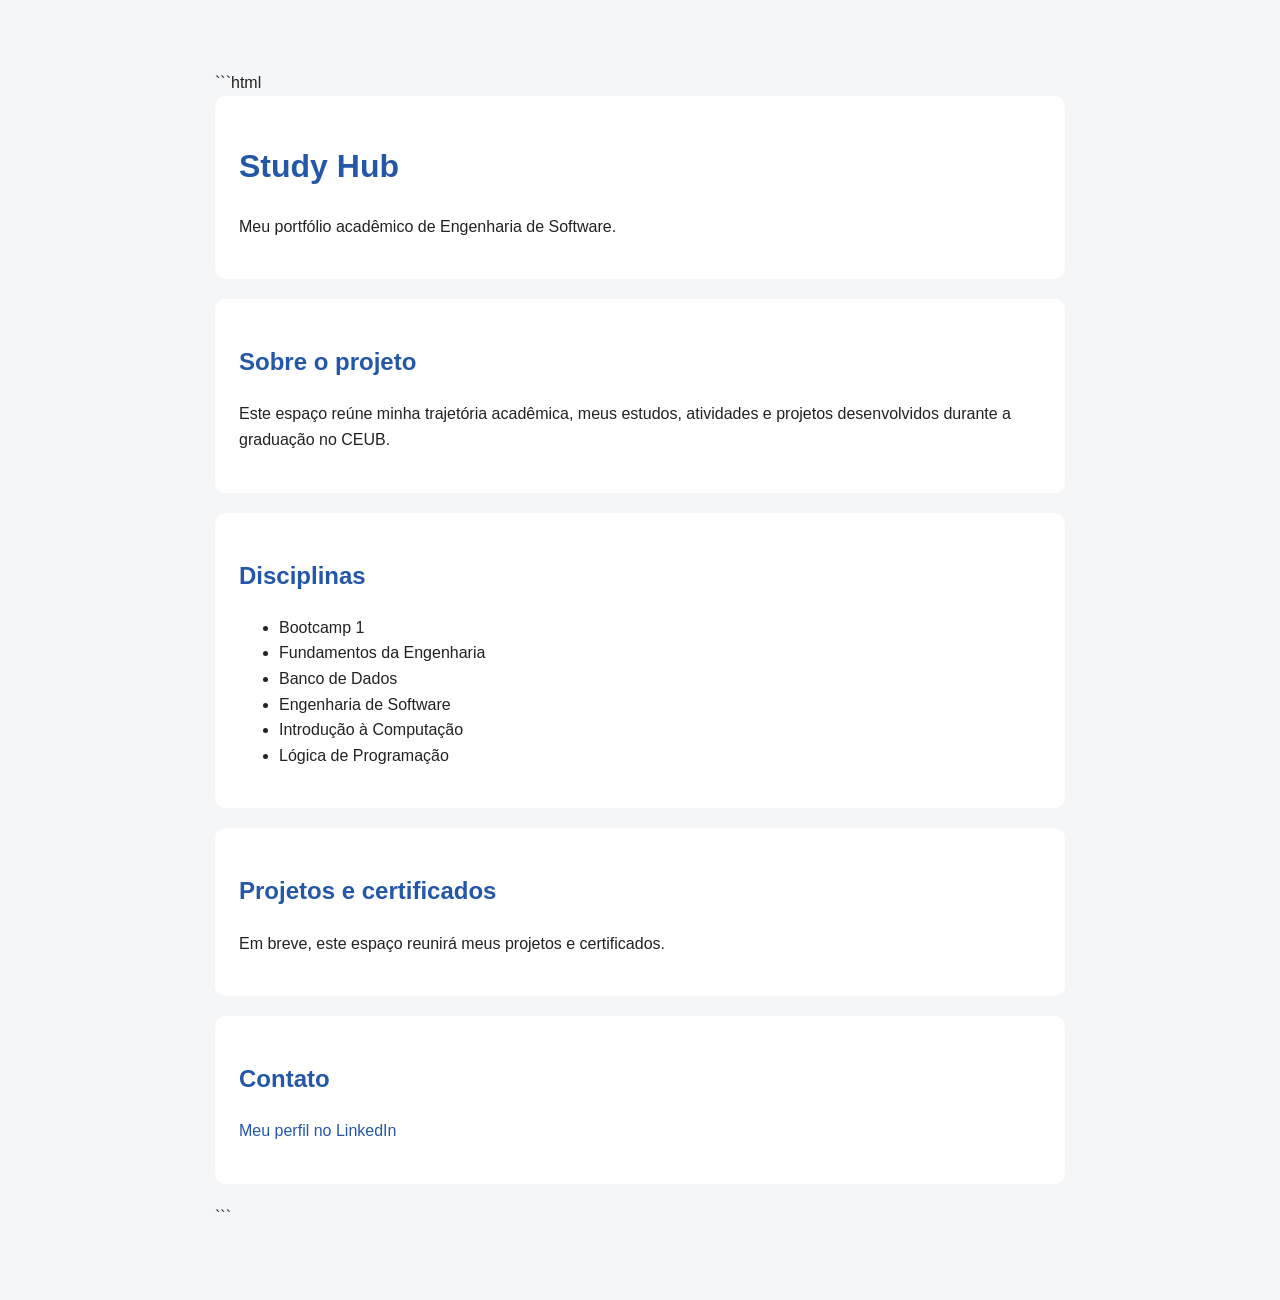
==== index.html @ 6becec64 "Add contact section with LinkedIn link" ====
```html
<!DOCTYPE html>
<html lang="pt-BR">
<head>
    <meta charset="UTF-8">
    <meta name="viewport" content="width=device-width, initial-scale=1.0">
    <title>Study Hub | Engenharia de Software</title>
    <style>
        body {
            font-family: Arial, sans-serif;
            max-width: 850px;
            margin: 50px auto;
            padding: 20px;
            line-height: 1.6;
            color: #222;
            background-color: #f4f6f8;
        }

        header, section {
            background: white;
            padding: 24px;
            margin-bottom: 20px;
            border-radius: 10px;
        }

        h1, h2 {
            color: #2457a7;
        }

        a {
            color: #2457a7;
            text-decoration: none;
        }

        a:hover {
            text-decoration: underline;
        }
    </style>
</head>
<body>
    <header>
        <h1>Study Hub</h1>
        <p>Meu portfólio acadêmico de Engenharia de Software.</p>
    </header>

    <section>
        <h2>Sobre o projeto</h2>
        <p>
            Este espaço reúne minha trajetória acadêmica, meus estudos,
            atividades e projetos desenvolvidos durante a graduação no CEUB.
        </p>
    </section>

    <section>
        <h2>Disciplinas</h2>
        <ul>
            <li>Bootcamp 1</li>
            <li>Fundamentos da Engenharia</li>
            <li>Banco de Dados</li>
            <li>Engenharia de Software</li>
            <li>Introdução à Computação</li>
            <li>Lógica de Programação</li>
        </ul>
    </section>

    <section>
        <h2>Projetos e certificados</h2>
        <p>Em breve, este espaço reunirá meus projetos e certificados.</p>
    </section>

    <section>
        <h2>Contato</h2>
        <p>
            <a href="https://www.linkedin.com/in/pedro-sobreira-fernandes-silva-22a821444/"
               target="_blank"
               rel="noopener noreferrer">
                Meu perfil no LinkedIn
            </a>
        </p>
    </section>
</body>
</html>
```
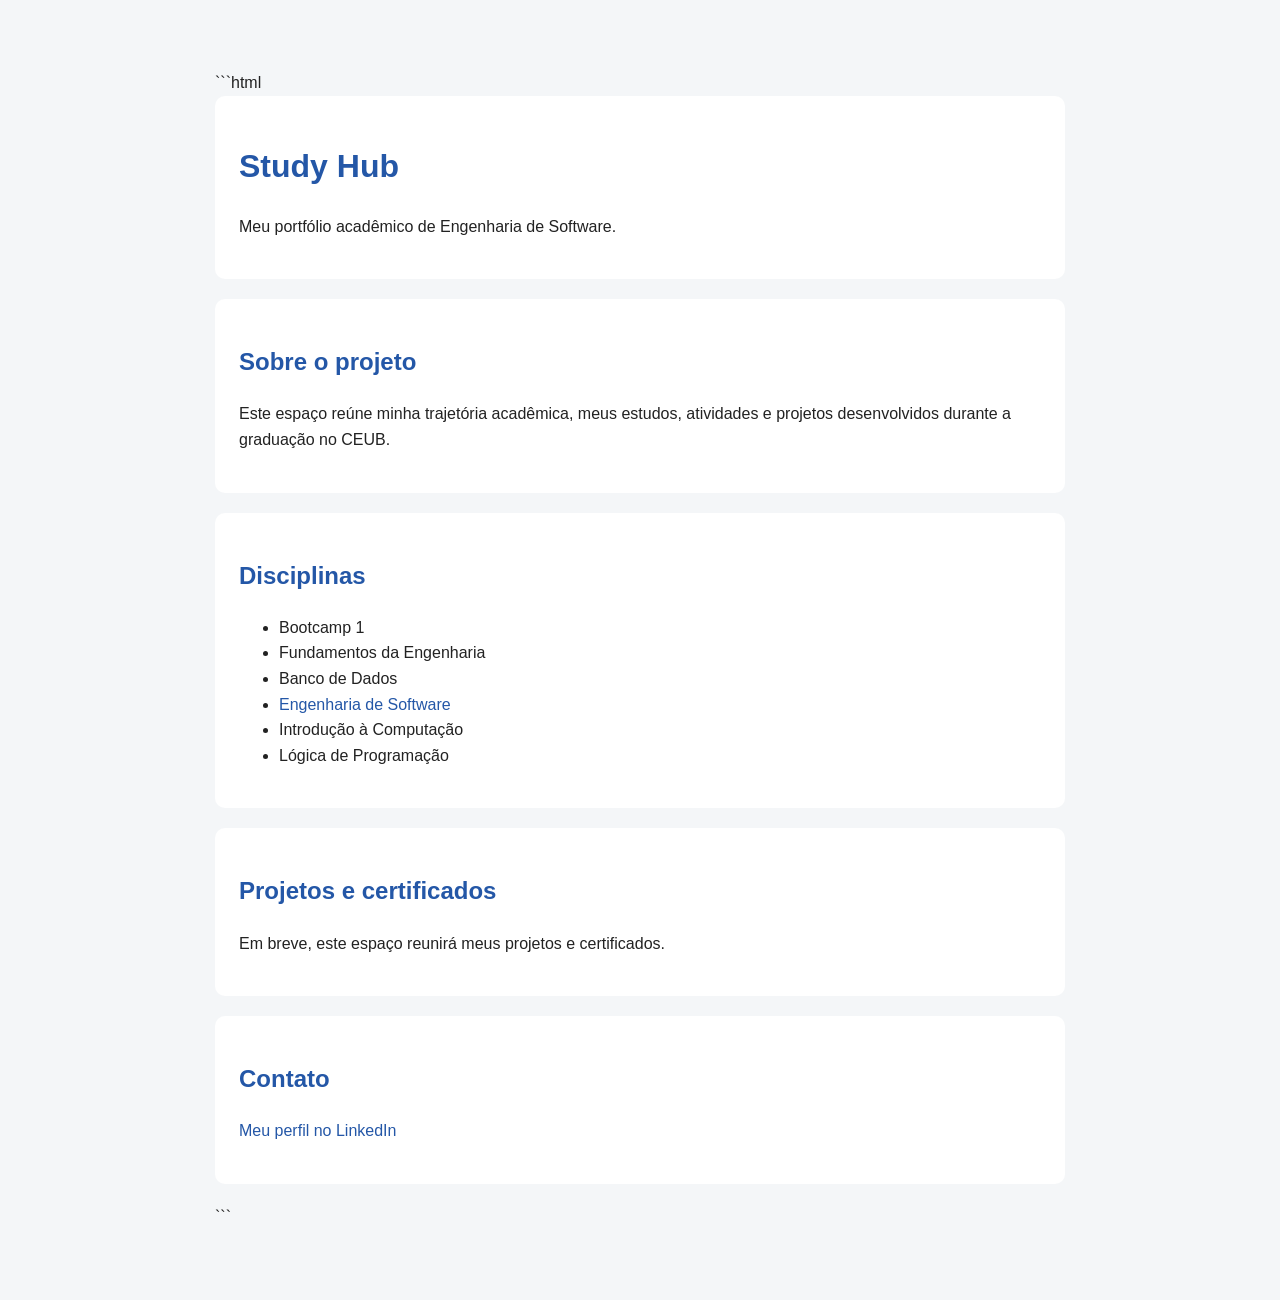
==== commit 30802991: "Add link to Engenharia de Software in disciplinas section" ====
--- a/index.html
+++ b/index.html
@@ -51,17 +51,22 @@
         </p>
     </section>
 
-    <section>
-        <h2>Disciplinas</h2>
-        <ul>
-            <li>Bootcamp 1</li>
-            <li>Fundamentos da Engenharia</li>
-            <li>Banco de Dados</li>
-            <li>Engenharia de Software</li>
-            <li>Introdução à Computação</li>
-            <li>Lógica de Programação</li>
-        </ul>
-    </section>
+<section>
+    <h2>Disciplinas</h2>
+    <ul>
+        <li>Bootcamp 1</li>
+        <li>Fundamentos da Engenharia</li>
+        <li>Banco de Dados</li>
+        <li>
+            <a href="engenharia-software.html">
+                Engenharia de Software
+            </a>
+        </li>
+        <li>Introdução à Computação</li>
+        <li>Lógica de Programação</li>
+    </ul>
+</section>
+
 
     <section>
         <h2>Projetos e certificados</h2>
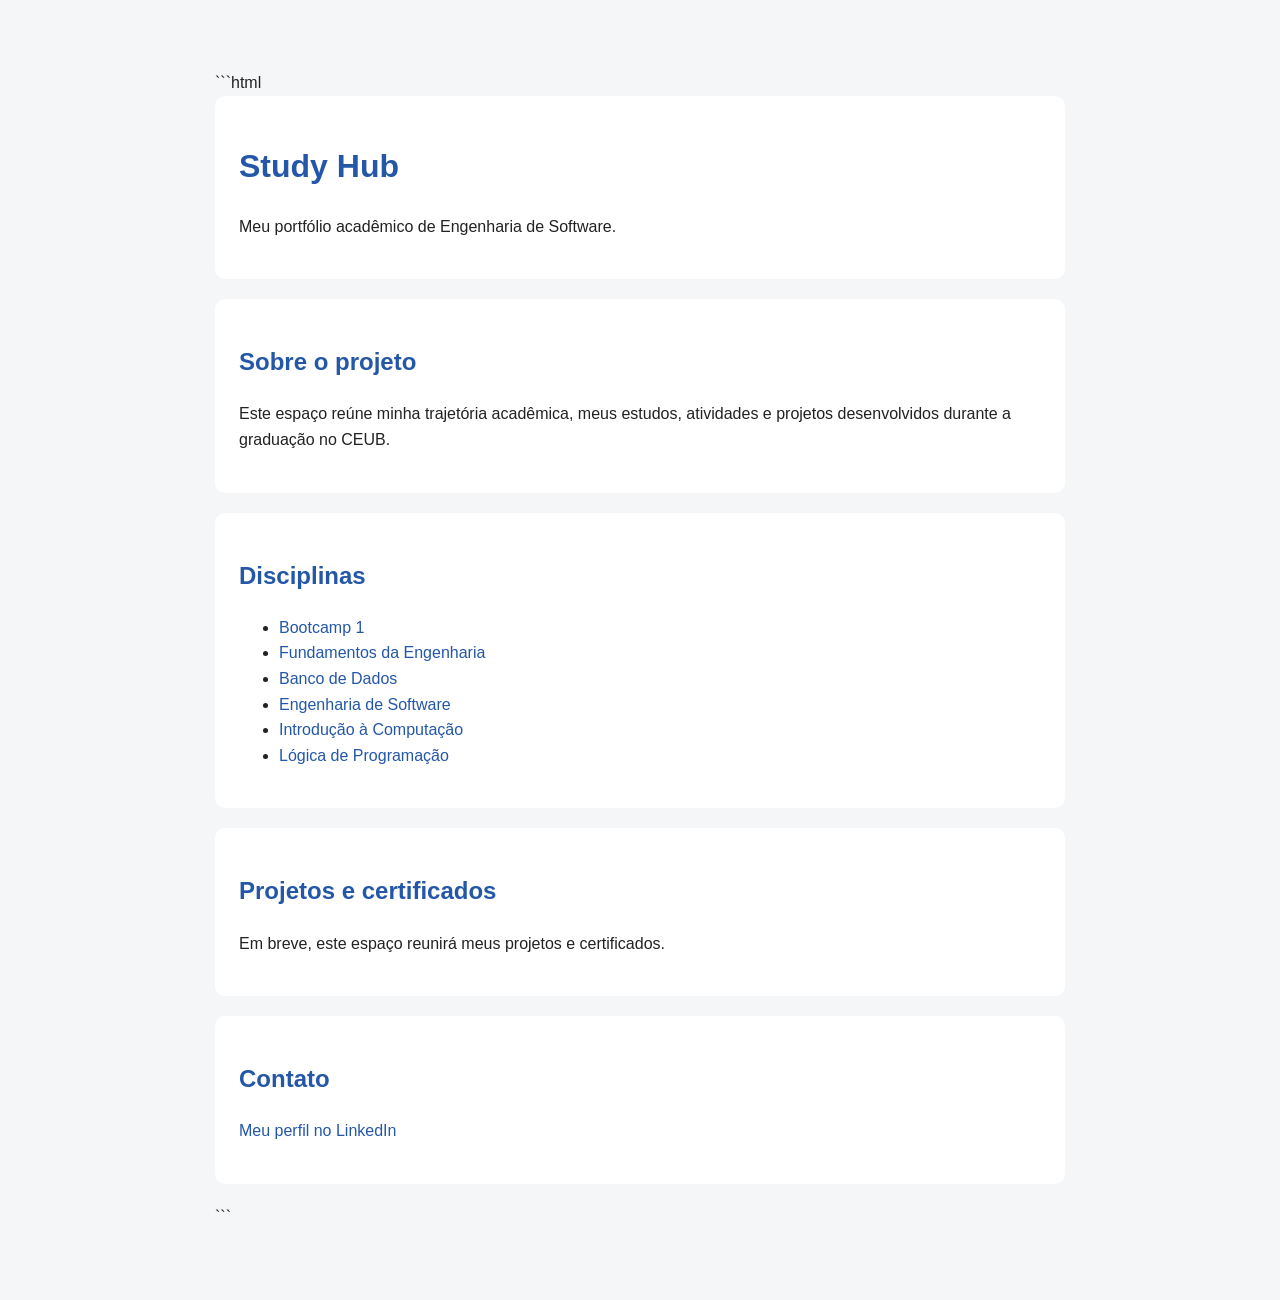
==== commit a50de6fb: "Update course list with links in index.html" ====
--- a/index.html
+++ b/index.html
@@ -54,16 +54,12 @@
 <section>
     <h2>Disciplinas</h2>
     <ul>
-        <li>Bootcamp 1</li>
-        <li>Fundamentos da Engenharia</li>
-        <li>Banco de Dados</li>
-        <li>
-            <a href="engenharia-software.html">
-                Engenharia de Software
-            </a>
-        </li>
-        <li>Introdução à Computação</li>
-        <li>Lógica de Programação</li>
+        <li><a href="bootcamp-1.html">Bootcamp 1</a></li>
+       <li><a href="fundamentos-engenharia.html">Fundamentos da Engenharia</a></li>
+        <li><a href="banco-dados.html">Banco de Dados</a></li>
+        <li><a href="engenharia-software.html">Engenharia de Software</a></li>
+        <li><a href="introducao-computacao.html">Introdução à Computação</a></li>
+        <li><a href="logica-programacao.html">Lógica de Programação</a></li>
     </ul>
 </section>
 
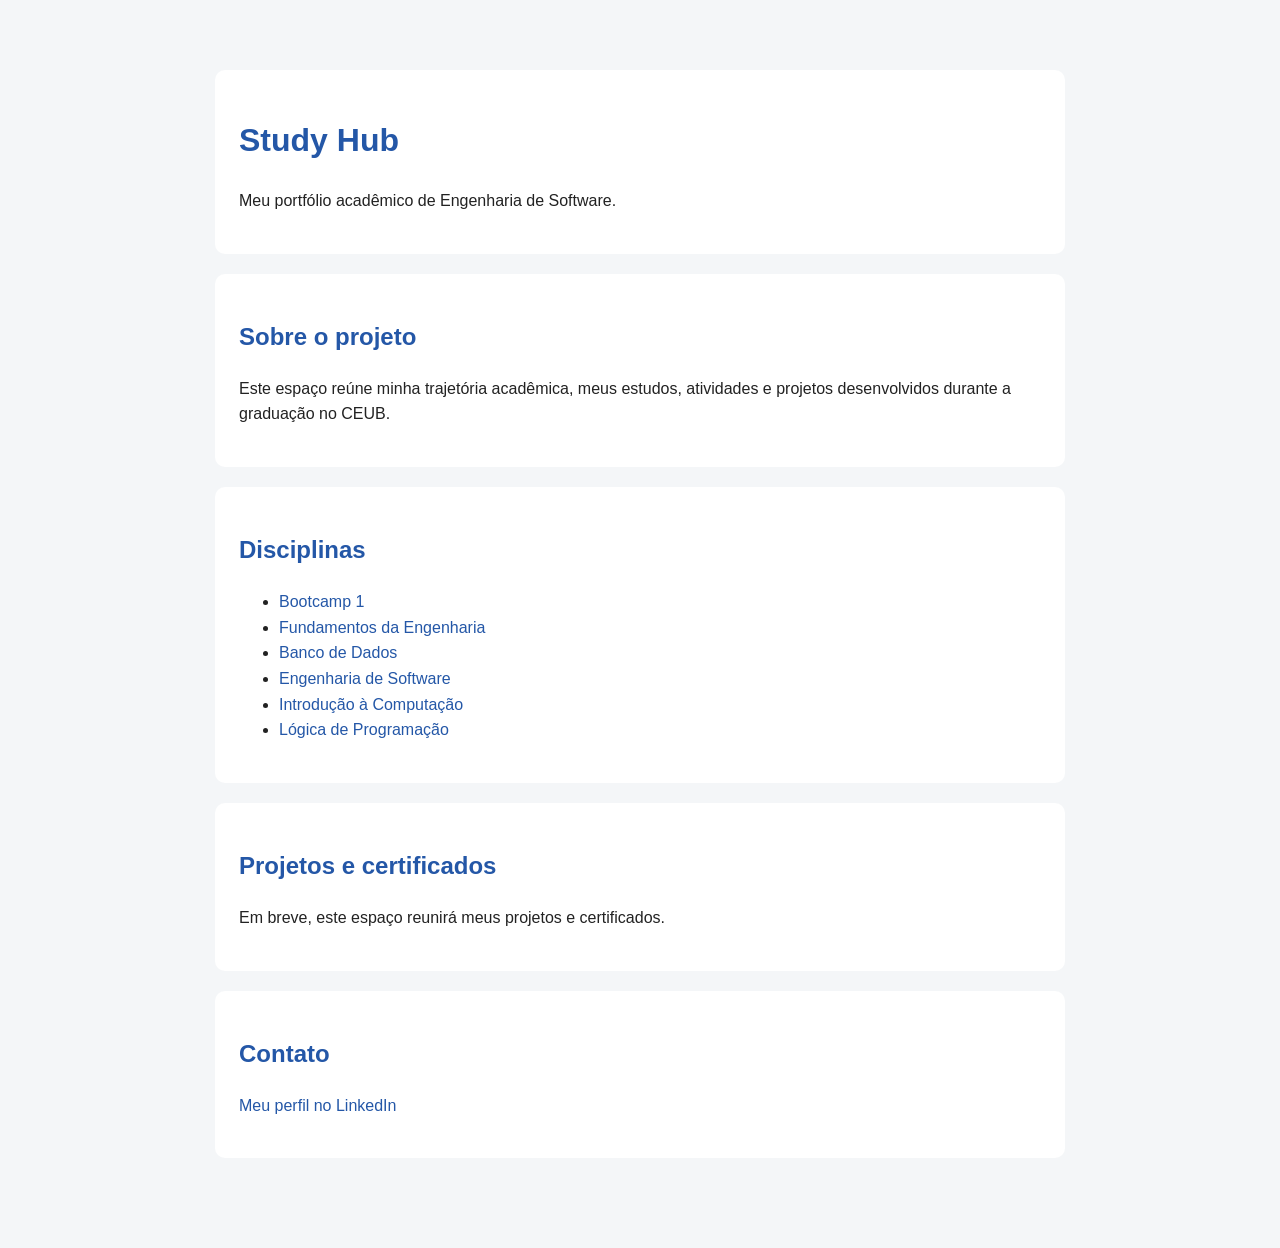
==== commit c6339372: "Fix HTML formatting in index.html Removed code block formatting from HTML content." ====
--- a/index.html
+++ b/index.html
@@ -1,4 +1,4 @@
-```html
+
 <!DOCTYPE html>
 <html lang="pt-BR">
 <head>
@@ -81,4 +81,3 @@
     </section>
 </body>
 </html>
-```
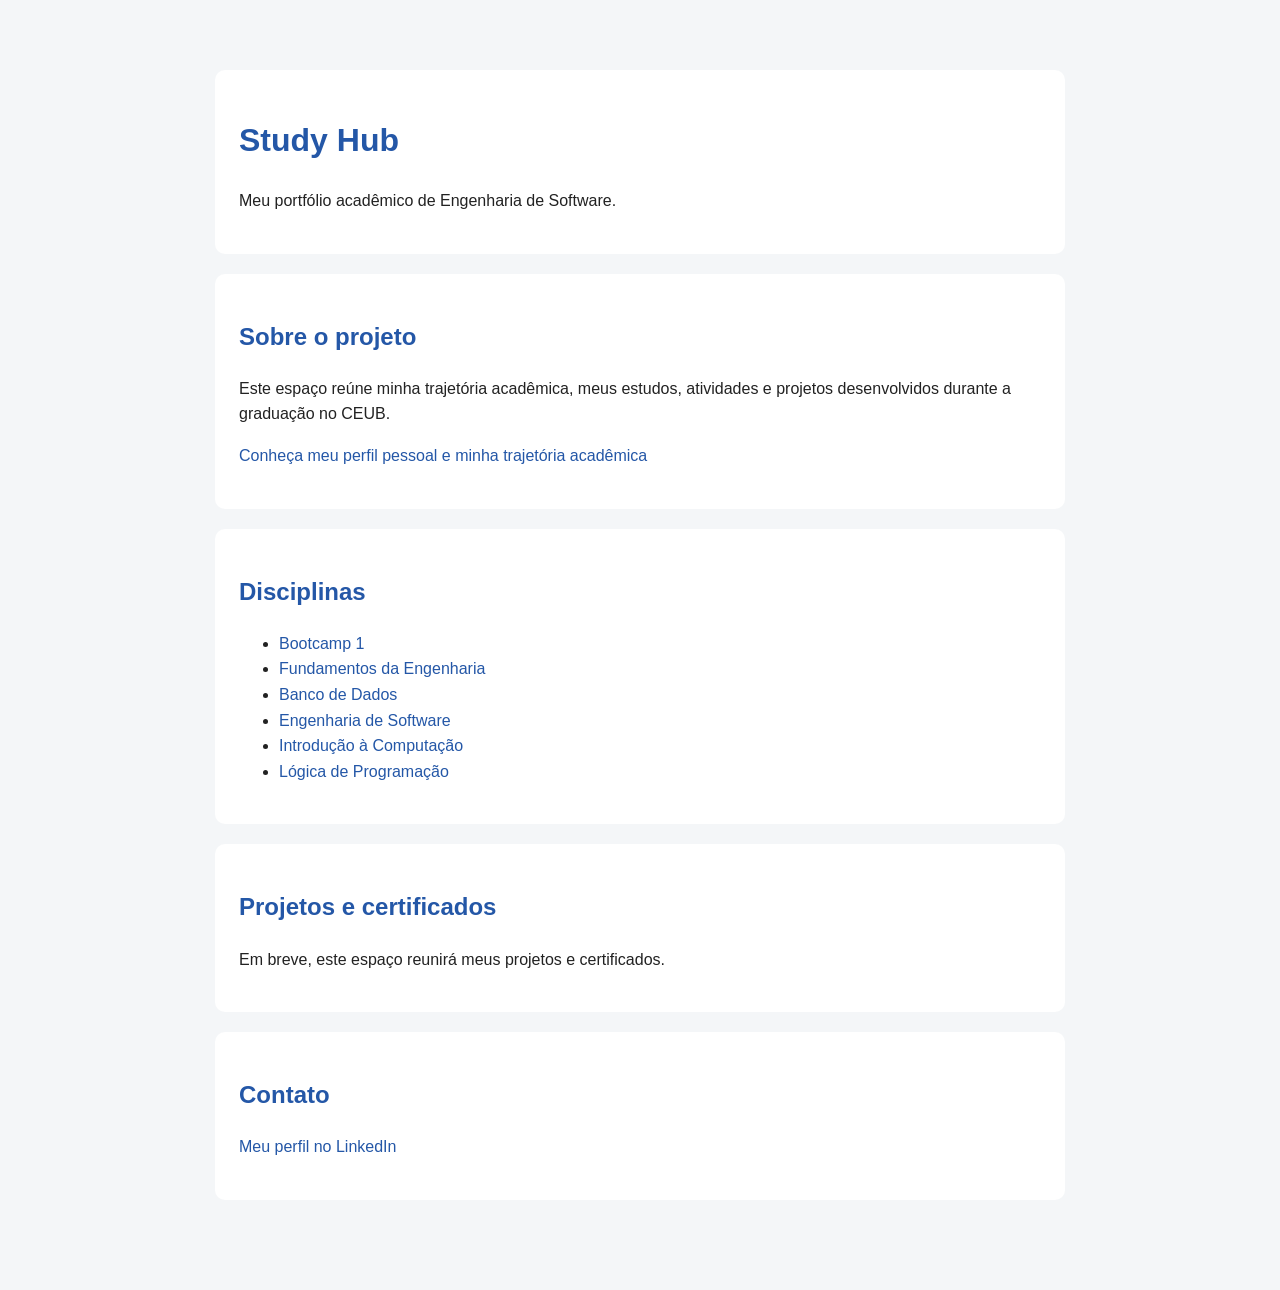
==== commit 93499b2d: "Add link to personal profile and restructure sections" ====
--- a/index.html
+++ b/index.html
@@ -49,20 +49,22 @@
             Este espaço reúne minha trajetória acadêmica, meus estudos,
             atividades e projetos desenvolvidos durante a graduação no CEUB.
         </p>
+        <p>
+            <a href="apresentacao.html">Conheça meu perfil pessoal e minha trajetória acadêmica</a>
+        </p>
     </section>
 
-<section>
-    <h2>Disciplinas</h2>
-    <ul>
-        <li><a href="bootcamp-1.html">Bootcamp 1</a></li>
-       <li><a href="fundamentos-engenharia.html">Fundamentos da Engenharia</a></li>
-        <li><a href="banco-dados.html">Banco de Dados</a></li>
-        <li><a href="engenharia-software.html">Engenharia de Software</a></li>
-        <li><a href="introducao-computacao.html">Introdução à Computação</a></li>
-        <li><a href="logica-programacao.html">Lógica de Programação</a></li>
-    </ul>
-</section>
-
+    <section>
+        <h2>Disciplinas</h2>
+        <ul>
+            <li><a href="bootcamp-1.html">Bootcamp 1</a></li>
+            <li><a href="fundamentos-engenharia.html">Fundamentos da Engenharia</a></li>
+            <li><a href="banco-dados.html">Banco de Dados</a></li>
+            <li><a href="engenharia-software.html">Engenharia de Software</a></li>
+            <li><a href="introducao-computacao.html">Introdução à Computação</a></li>
+            <li><a href="logica-programacao.html">Lógica de Programação</a></li>
+        </ul>
+    </section>
 
     <section>
         <h2>Projetos e certificados</h2>
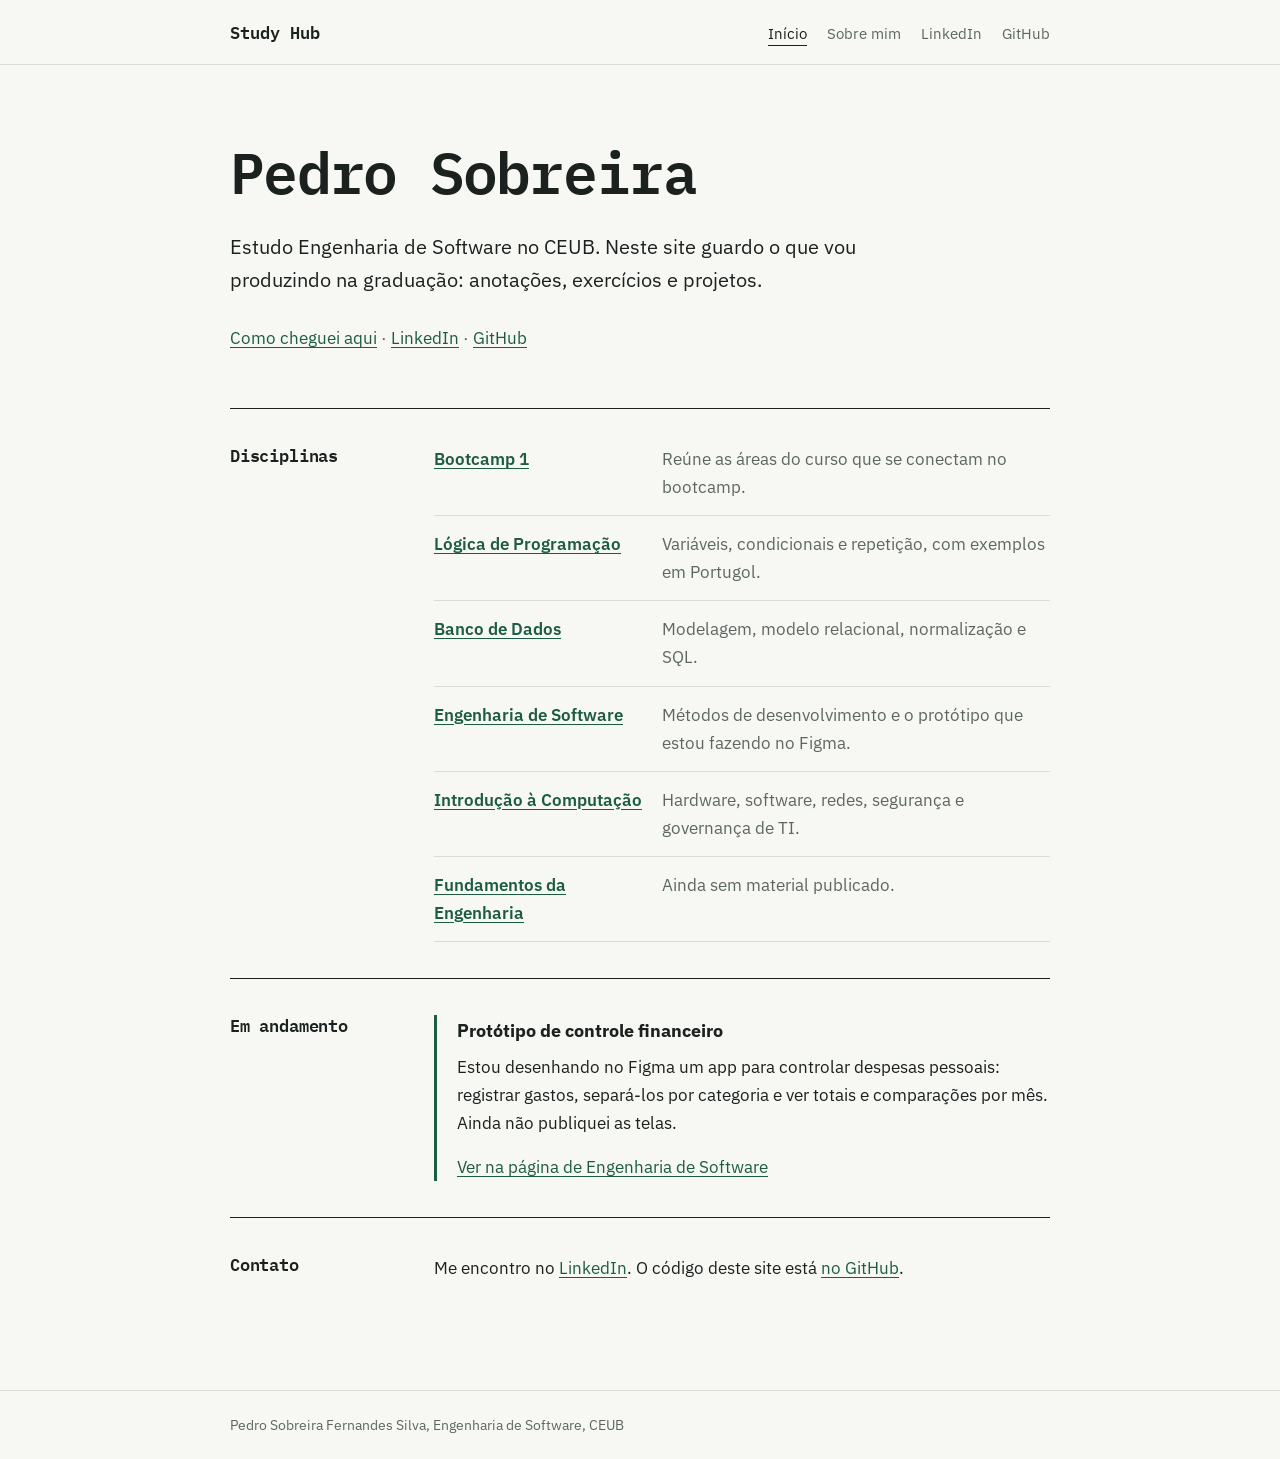
==== commit dc52b3e4: "Add files via upload" ====
--- a/index.html
+++ b/index.html
@@ -1,85 +1,49 @@
-
 <!DOCTYPE html>
 <html lang="pt-BR">
 <head>
-    <meta charset="UTF-8">
-    <meta name="viewport" content="width=device-width, initial-scale=1.0">
-    <title>Study Hub | Engenharia de Software</title>
-    <style>
-        body {
-            font-family: Arial, sans-serif;
-            max-width: 850px;
-            margin: 50px auto;
-            padding: 20px;
-            line-height: 1.6;
-            color: #222;
-            background-color: #f4f6f8;
-        }
-
-        header, section {
-            background: white;
-            padding: 24px;
-            margin-bottom: 20px;
-            border-radius: 10px;
-        }
-
-        h1, h2 {
-            color: #2457a7;
-        }
-
-        a {
-            color: #2457a7;
-            text-decoration: none;
-        }
-
-        a:hover {
-            text-decoration: underline;
-        }
-    </style>
+<meta charset="UTF-8">
+<meta name="viewport" content="width=device-width, initial-scale=1.0">
+<meta name="description" content="Estudos e projetos de Pedro Sobreira, estudante de Engenharia de Software no CEUB.">
+<title>Study Hub</title>
+<link rel="preconnect" href="https://fonts.googleapis.com"><link rel="preconnect" href="https://fonts.gstatic.com" crossorigin><link rel="stylesheet" href="https://fonts.googleapis.com/css2?family=IBM+Plex+Mono:wght@500;600&family=IBM+Plex+Sans:wght@400;500;600&display=swap">
+<link rel="stylesheet" href="styles.css">
 </head>
 <body>
-    <header>
-        <h1>Study Hub</h1>
-        <p>Meu portfólio acadêmico de Engenharia de Software.</p>
-    </header>
-
-    <section>
-        <h2>Sobre o projeto</h2>
-        <p>
-            Este espaço reúne minha trajetória acadêmica, meus estudos,
-            atividades e projetos desenvolvidos durante a graduação no CEUB.
-        </p>
-        <p>
-            <a href="apresentacao.html">Conheça meu perfil pessoal e minha trajetória acadêmica</a>
-        </p>
-    </section>
-
-    <section>
-        <h2>Disciplinas</h2>
-        <ul>
-            <li><a href="bootcamp-1.html">Bootcamp 1</a></li>
-            <li><a href="fundamentos-engenharia.html">Fundamentos da Engenharia</a></li>
-            <li><a href="banco-dados.html">Banco de Dados</a></li>
-            <li><a href="engenharia-software.html">Engenharia de Software</a></li>
-            <li><a href="introducao-computacao.html">Introdução à Computação</a></li>
-            <li><a href="logica-programacao.html">Lógica de Programação</a></li>
-        </ul>
-    </section>
-
-    <section>
-        <h2>Projetos e certificados</h2>
-        <p>Em breve, este espaço reunirá meus projetos e certificados.</p>
-    </section>
-
-    <section>
-        <h2>Contato</h2>
-        <p>
-            <a href="https://www.linkedin.com/in/pedro-sobreira-fernandes-silva-22a821444/"
-               target="_blank"
-               rel="noopener noreferrer">
-                Meu perfil no LinkedIn
-            </a>
-        </p>
-    </section>
+<a class="skip-link" href="#conteudo">Pular para o conteúdo</a>
+<header class="site-header"><div class="wrap">
+<a class="brand" href="index.html">Study Hub</a>
+<nav aria-label="Navegação principal"><a href="index.html" aria-current="page">Início</a><a href="apresentacao.html">Sobre mim</a><a href="https://www.linkedin.com/in/pedro-sobreira-fernandes-silva-22a821444/" target="_blank" rel="noopener noreferrer">LinkedIn</a><a href="https://github.com/Pedro-Sobreira0/Study-Hub" target="_blank" rel="noopener noreferrer">GitHub</a></nav>
+</div></header>
+<main id="conteudo" class="wrap home">
+<section class="intro">
+<h1>Pedro Sobreira</h1>
+<p class="lead">Estudo Engenharia de Software no CEUB. Neste site guardo o que vou produzindo na graduação: anotações, exercícios e projetos.</p>
+<p><a href="apresentacao.html">Como cheguei aqui</a> · <a href="https://www.linkedin.com/in/pedro-sobreira-fernandes-silva-22a821444/" target="_blank" rel="noopener noreferrer">LinkedIn</a> · <a href="https://github.com/Pedro-Sobreira0/Study-Hub" target="_blank" rel="noopener noreferrer">GitHub</a></p>
+</section>
+<section class="block" aria-labelledby="disciplinas">
+<h2 id="disciplinas">Disciplinas</h2>
+<ul class="rows">
+<li><a href="bootcamp-1.html">Bootcamp 1</a><span>Reúne as áreas do curso que se conectam no bootcamp.</span></li>
+<li><a href="logica-programacao.html">Lógica de Programação</a><span>Variáveis, condicionais e repetição, com exemplos em Portugol.</span></li>
+<li><a href="banco-dados.html">Banco de Dados</a><span>Modelagem, modelo relacional, normalização e SQL.</span></li>
+<li><a href="engenharia-software.html">Engenharia de Software</a><span>Métodos de desenvolvimento e o protótipo que estou fazendo no Figma.</span></li>
+<li><a href="introducao-computacao.html">Introdução à Computação</a><span>Hardware, software, redes, segurança e governança de TI.</span></li>
+<li><a href="fundamentos-engenharia.html">Fundamentos da Engenharia</a><span>Ainda sem material publicado.</span></li>
+</ul>
+</section>
+<section class="block" aria-labelledby="projeto">
+<h2 id="projeto">Em andamento</h2>
+<div class="project">
+<h3>Protótipo de controle financeiro</h3>
+<p>Estou desenhando no Figma um app para controlar despesas pessoais: registrar gastos, separá-los por categoria e ver totais e comparações por mês. Ainda não publiquei as telas.</p>
+<p><a href="engenharia-software.html">Ver na página de Engenharia de Software</a></p>
+</div>
+</section>
+<section class="block" aria-labelledby="contato">
+<h2 id="contato">Contato</h2>
+<p>Me encontro no <a href="https://www.linkedin.com/in/pedro-sobreira-fernandes-silva-22a821444/" target="_blank" rel="noopener noreferrer">LinkedIn</a>. O código deste site está <a href="https://github.com/Pedro-Sobreira0/Study-Hub" target="_blank" rel="noopener noreferrer">no GitHub</a>.</p>
+</section>
+</main>
+<footer class="site-footer"><div class="wrap">Pedro Sobreira Fernandes Silva, Engenharia de Software, CEUB</div></footer>
 </body>
 </html>
--- a/styles.css
+++ b/styles.css
@@ -0,0 +1,74 @@
+/* Study Hub */
+:root {
+  --ink: #1b211e;
+  --muted: #5d6762;
+  --accent: #1d5c44;
+  --bg: #f7f7f4;
+  --line: #d9dcd6;
+  --code: #20262b;
+}
+* { box-sizing: border-box; }
+html { scroll-padding-top: 70px; }
+body {
+  margin: 0; background: var(--bg); color: var(--ink);
+  font: 400 1.0625rem/1.65 "IBM Plex Sans", system-ui, -apple-system, "Segoe UI", sans-serif;
+}
+.wrap { width: min(820px, calc(100% - 40px)); margin-inline: auto; }
+main:not(.home) > * { max-width: 680px; }
+a { color: var(--accent); text-underline-offset: 3px; }
+a:hover { color: var(--ink); }
+a:focus-visible { outline: 3px solid var(--accent); outline-offset: 3px; }
+.skip-link { position: absolute; left: 12px; top: -60px; background: var(--ink); color: #fff; padding: 8px 12px; }
+.skip-link:focus { top: 10px; }
+
+.site-header { border-bottom: 1px solid var(--line); }
+.site-header .wrap { display: flex; flex-wrap: wrap; align-items: baseline; justify-content: space-between; gap: 6px 24px; padding: 18px 0; }
+.brand { font: 600 1.05rem "IBM Plex Mono", ui-monospace, monospace; color: var(--ink); text-decoration: none; }
+nav { display: flex; flex-wrap: wrap; gap: 4px 20px; }
+nav a { color: var(--muted); text-decoration: none; font-size: .95rem; }
+nav a:hover, nav a[aria-current="page"] { color: var(--ink); text-decoration: underline; text-underline-offset: 6px; }
+
+main { padding: 48px 0 72px; }
+h1, h2 { font-family: "IBM Plex Mono", ui-monospace, monospace; line-height: 1.2; }
+h1 { margin: 0 0 20px; font-size: clamp(1.9rem, 6vw, 2.6rem); font-weight: 600; letter-spacing: -.03em; }
+h2 { margin: 44px 0 12px; font-size: 1.15rem; font-weight: 600; letter-spacing: -.01em; }
+p { margin: 0 0 16px; }
+.lead { font-size: 1.15rem; }
+.back { margin-bottom: 28px; font-size: .95rem; }
+
+.rows { list-style: none; margin: 0; padding: 0; border-top: 1px solid var(--line); }
+.rows li { display: grid; grid-template-columns: 15rem 1fr; gap: 4px 20px; padding: 14px 0; border-bottom: 1px solid var(--line); }
+.rows a { font-weight: 600; }
+.rows span { color: var(--muted); }
+.plain { padding-left: 1.2em; }
+.plain li { margin-bottom: 10px; }
+
+pre { margin: 16px 0 24px; padding: 18px; overflow-x: auto; background: var(--code); color: #e6ebe8; border-radius: 4px; font: 500 .92rem/1.7 "IBM Plex Mono", ui-monospace, monospace; }
+code { font-family: "IBM Plex Mono", ui-monospace, monospace; }
+
+.site-footer { border-top: 1px solid var(--line); padding: 22px 0; color: var(--muted); font-size: .9rem; }
+
+@media (max-width: 600px) {
+  .rows li { grid-template-columns: 1fr; }
+  main { padding-top: 32px; }
+}
+
+/* Página inicial */
+.home { padding-top: 0; }
+.intro { padding: 72px 0 56px; }
+.intro h1 { font-size: clamp(2.3rem, 8vw, 3.6rem); margin-bottom: 24px; }
+.intro .lead { max-width: 34em; font-size: 1.25rem; }
+.intro p:last-child { margin: 28px 0 0; color: var(--muted); }
+.block { display: grid; grid-template-columns: 11rem minmax(0, 1fr); gap: 8px 28px; padding: 36px 0; border-top: 1px solid var(--ink); }
+.block h2 { margin: 0; font-size: 1.05rem; }
+.block .rows { border-top: 0; }
+.block .rows li { grid-template-columns: 13rem 1fr; }
+.block .rows li:first-child { padding-top: 0; }
+.block p:last-child { margin-bottom: 0; }
+.project { border-left: 3px solid var(--accent); padding-left: 20px; }
+.project h3 { margin: 0 0 8px; font-size: 1.15rem; }
+@media (max-width: 700px) {
+  .intro { padding: 44px 0 36px; }
+  .block { grid-template-columns: 1fr; padding: 28px 0; }
+  .block .rows li { grid-template-columns: 1fr; }
+}
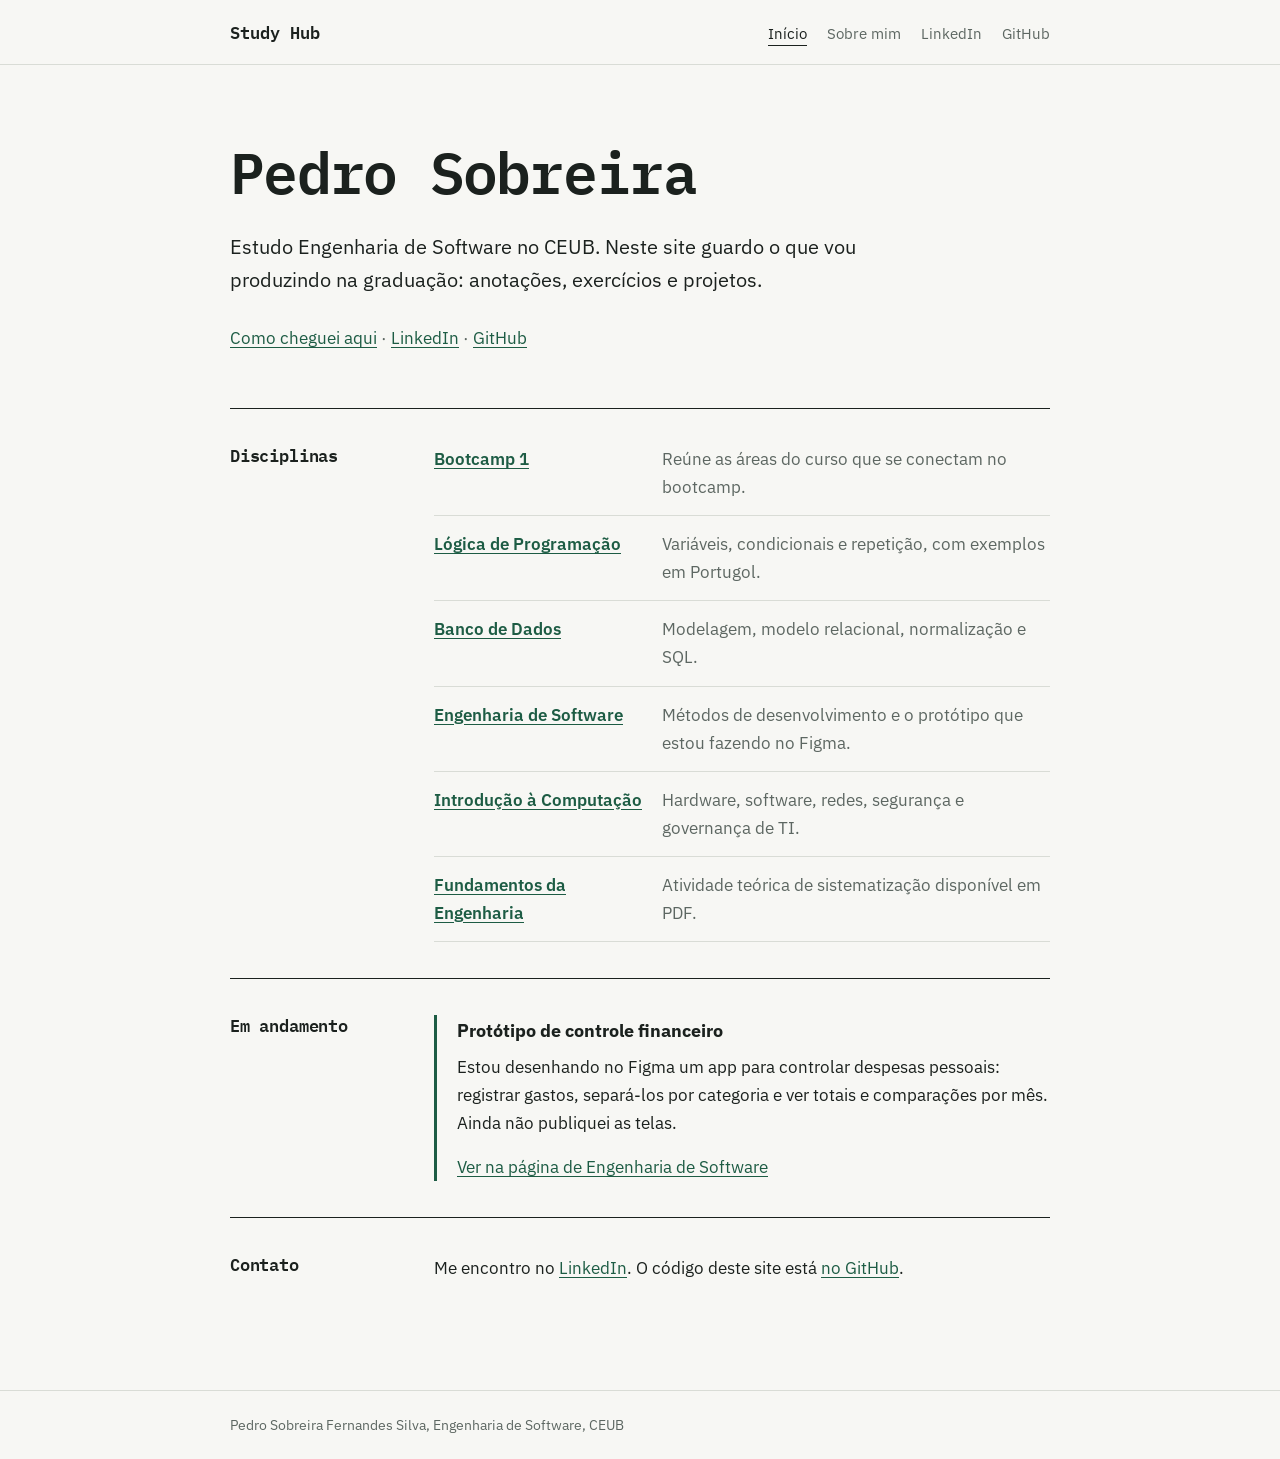
==== commit 191bcc58: "Add files via upload" ====
--- a/index.html
+++ b/index.html
@@ -28,7 +28,7 @@
 <li><a href="banco-dados.html">Banco de Dados</a><span>Modelagem, modelo relacional, normalização e SQL.</span></li>
 <li><a href="engenharia-software.html">Engenharia de Software</a><span>Métodos de desenvolvimento e o protótipo que estou fazendo no Figma.</span></li>
 <li><a href="introducao-computacao.html">Introdução à Computação</a><span>Hardware, software, redes, segurança e governança de TI.</span></li>
-<li><a href="fundamentos-engenharia.html">Fundamentos da Engenharia</a><span>Ainda sem material publicado.</span></li>
+<li><a href="fundamentos-engenharia.html">Fundamentos da Engenharia</a><span>Atividade teórica de sistematização disponível em PDF.</span></li>
 </ul>
 </section>
 <section class="block" aria-labelledby="projeto">
